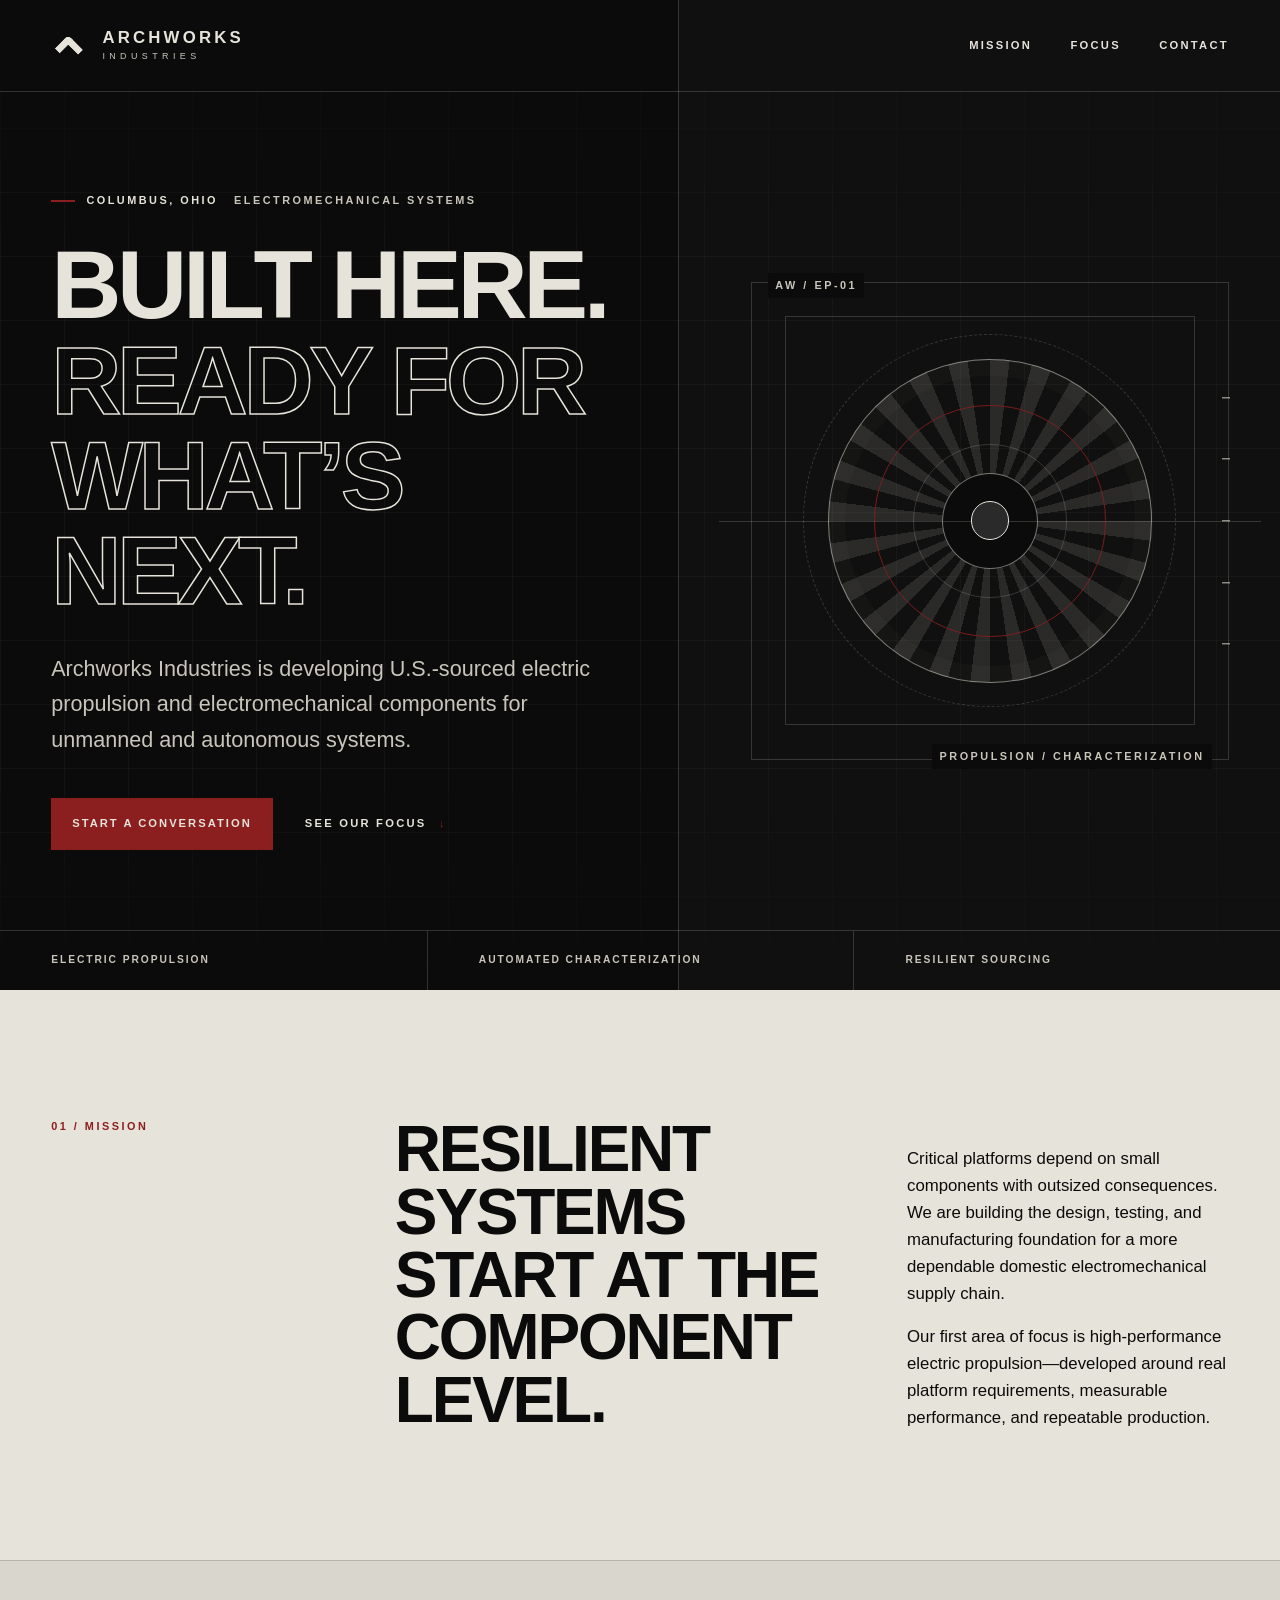
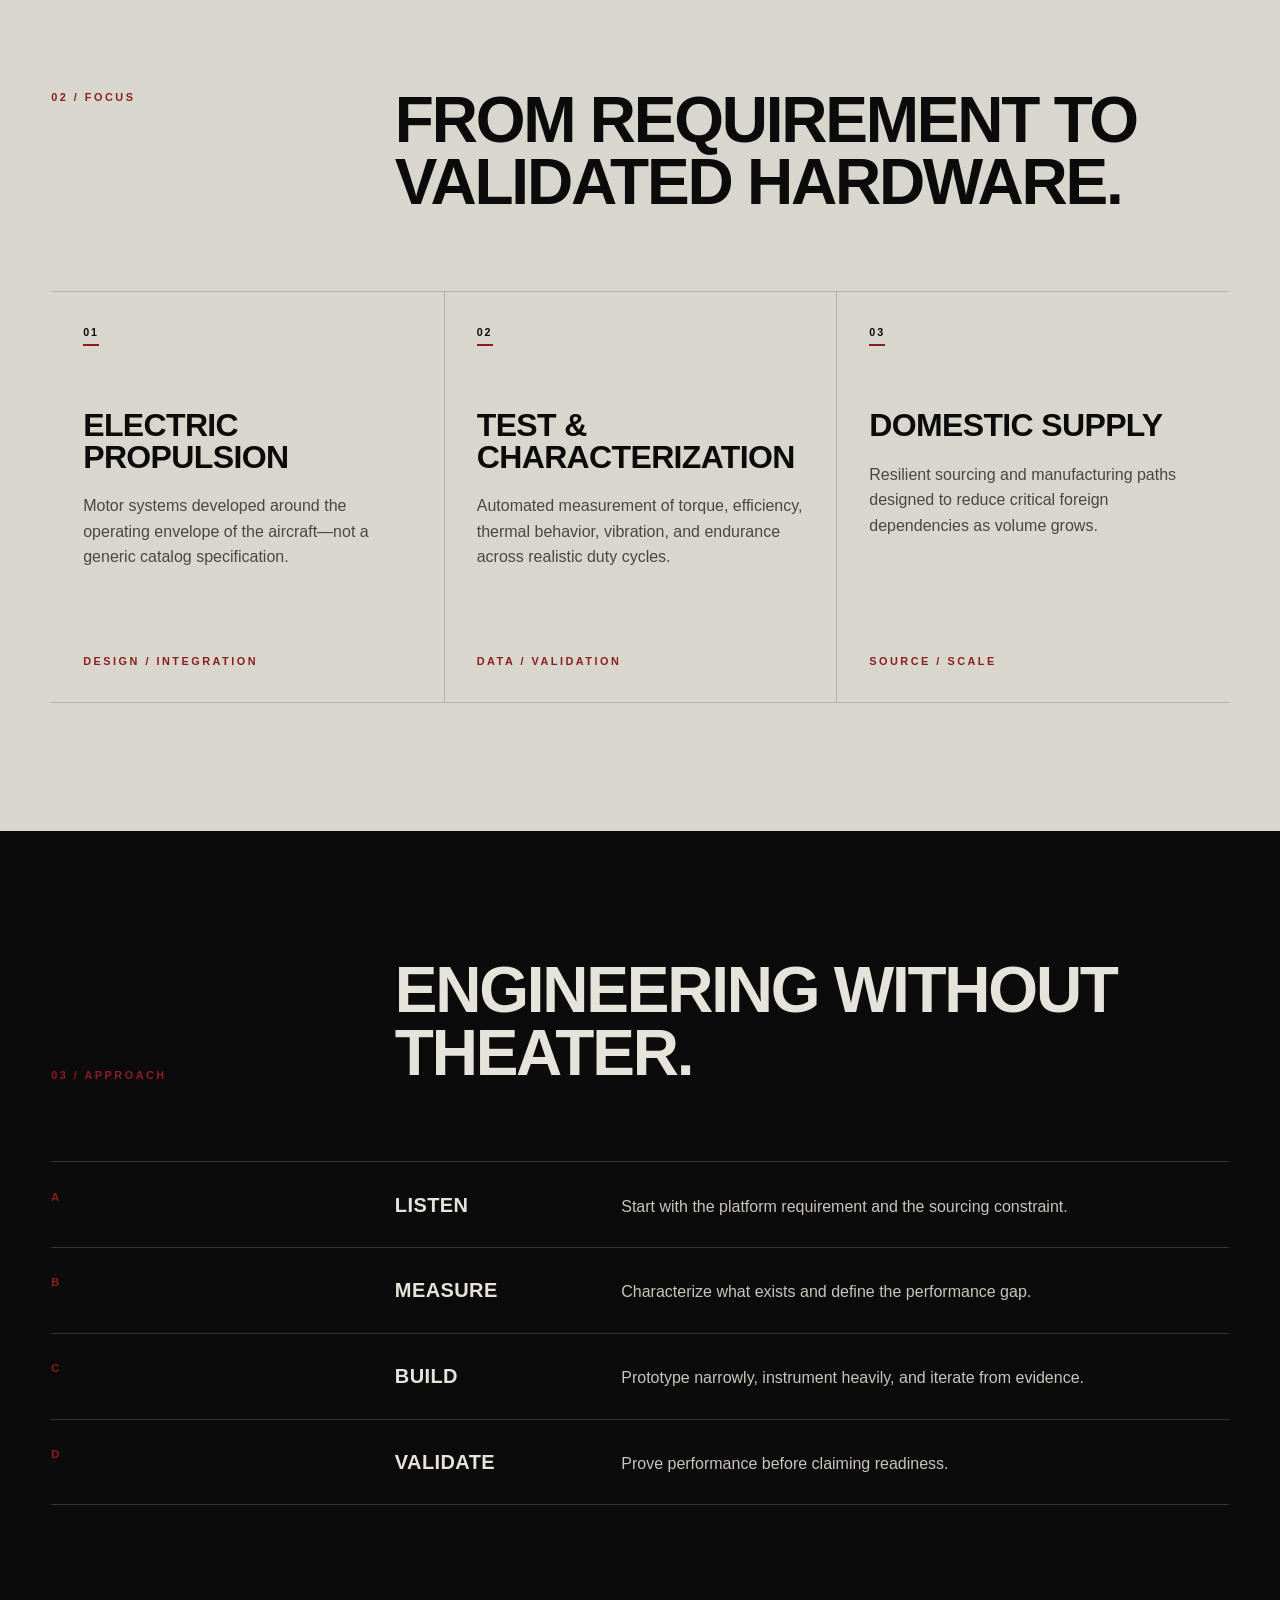
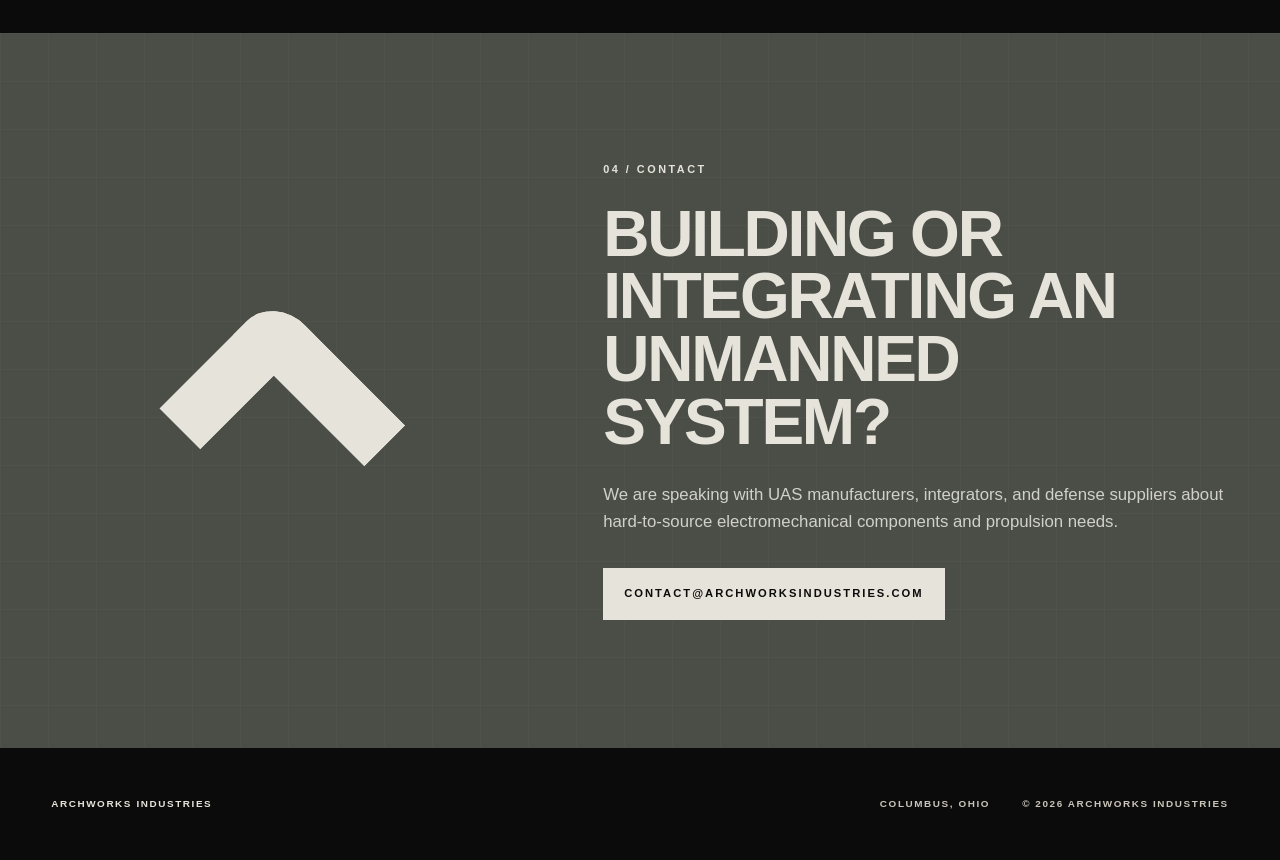
==== index.html @ 842ee560 "Add files via upload" ====
<!doctype html>
<html lang="en">
  <head>
    <meta charset="utf-8" />
    <meta name="viewport" content="width=device-width, initial-scale=1" />
    <meta
      name="description"
      content="Archworks Industries is developing U.S.-sourced electromechanical components for unmanned and autonomous systems. Based in Columbus, Ohio."
    />
    <meta name="theme-color" content="#0b0b0b" />
    <meta name="color-scheme" content="dark" />
    <link rel="canonical" href="https://archworksindustries.com/" />

    <meta property="og:type" content="website" />
    <meta property="og:site_name" content="Archworks Industries" />
    <meta property="og:title" content="Archworks Industries | U.S.-Sourced Electromechanical Systems" />
    <meta
      property="og:description"
      content="Developing resilient electric propulsion and electromechanical components for unmanned systems."
    />
    <meta property="og:url" content="https://archworksindustries.com/" />
    <meta property="og:image" content="https://archworksindustries.com/assets/archworks-social.png" />
    <meta property="og:image:width" content="1200" />
    <meta property="og:image:height" content="630" />
    <meta property="og:image:alt" content="Archworks Industries — U.S.-sourced electromechanical systems" />

    <meta name="twitter:card" content="summary_large_image" />
    <meta name="twitter:title" content="Archworks Industries | U.S.-Sourced Electromechanical Systems" />
    <meta
      name="twitter:description"
      content="Developing resilient electric propulsion and electromechanical components for unmanned systems."
    />
    <meta name="twitter:image" content="https://archworksindustries.com/assets/archworks-social.png" />

    <link rel="icon" type="image/png" sizes="32x32" href="assets/favicon-32.png" />
    <link rel="apple-touch-icon" sizes="180x180" href="assets/apple-touch-icon.png" />
    <link rel="manifest" href="site.webmanifest" />
    <link rel="stylesheet" href="styles.css" />
    <title>Archworks Industries | U.S.-Sourced Electromechanical Systems</title>
  </head>
  <body>
    <a class="skip-link" href="#main-content">Skip to main content</a>

    <header class="site-header" aria-label="Site header">
      <a class="brand" href="#top" aria-label="Archworks Industries home">
        <span class="arch-mark arch-mark--small" aria-hidden="true"></span>
        <span class="brand__type">
          <span class="brand__name">Archworks</span>
          <span class="brand__suffix">Industries</span>
        </span>
      </a>

      <nav class="site-nav" aria-label="Primary navigation">
        <a href="#mission">Mission</a>
        <a href="#focus">Focus</a>
        <a href="#contact">Contact</a>
      </nav>
    </header>

    <main id="main-content">
      <section class="hero" id="top" aria-labelledby="hero-title">
        <div class="hero__grid" aria-hidden="true"></div>
        <div class="hero__copy">
          <p class="eyebrow"><span>Columbus, Ohio</span> Electromechanical systems</p>
          <h1 id="hero-title">Built here.<br /><span>Ready for what’s next.</span></h1>
          <p class="hero__lede">
            Archworks Industries is developing U.S.-sourced electric propulsion and
            electromechanical components for unmanned and autonomous systems.
          </p>
          <div class="hero__actions">
            <a class="button button--primary" href="mailto:contact@archworksindustries.com">Start a conversation</a>
            <a class="text-link" href="#focus">See our focus <span aria-hidden="true">↓</span></a>
          </div>
        </div>

        <div class="hero__technical" aria-label="Abstract electric motor cross-section">
          <div class="technical-frame">
            <div class="technical-frame__label technical-frame__label--top">AW / EP-01</div>
            <div class="rotor" aria-hidden="true">
              <span class="rotor__ring rotor__ring--outer"></span>
              <span class="rotor__ring rotor__ring--inner"></span>
              <span class="rotor__hub"></span>
            </div>
            <div class="technical-frame__scale" aria-hidden="true">
              <span></span><span></span><span></span><span></span><span></span>
            </div>
            <div class="technical-frame__label technical-frame__label--bottom">PROPULSION / CHARACTERIZATION</div>
          </div>
        </div>

        <div class="hero__rail" aria-label="Current areas of work">
          <span>Electric propulsion</span>
          <span>Automated characterization</span>
          <span>Resilient sourcing</span>
        </div>
      </section>

      <section class="mission section" id="mission" aria-labelledby="mission-title">
        <div class="section__label">01 / Mission</div>
        <div class="mission__content">
          <h2 id="mission-title">Resilient systems start at the component level.</h2>
          <div class="mission__body">
            <p>
              Critical platforms depend on small components with outsized consequences.
              We are building the design, testing, and manufacturing foundation for a
              more dependable domestic electromechanical supply chain.
            </p>
            <p>
              Our first area of focus is high-performance electric propulsion—developed
              around real platform requirements, measurable performance, and repeatable
              production.
            </p>
          </div>
        </div>
      </section>

      <section class="focus section" id="focus" aria-labelledby="focus-title">
        <div class="section__heading">
          <div class="section__label">02 / Focus</div>
          <h2 id="focus-title">From requirement to validated hardware.</h2>
        </div>

        <div class="focus-grid">
          <article class="focus-card">
            <div class="focus-card__number">01</div>
            <h3>Electric propulsion</h3>
            <p>
              Motor systems developed around the operating envelope of the aircraft—not
              a generic catalog specification.
            </p>
            <span class="focus-card__tag">Design / Integration</span>
          </article>

          <article class="focus-card">
            <div class="focus-card__number">02</div>
            <h3>Test &amp; characterization</h3>
            <p>
              Automated measurement of torque, efficiency, thermal behavior, vibration,
              and endurance across realistic duty cycles.
            </p>
            <span class="focus-card__tag">Data / Validation</span>
          </article>

          <article class="focus-card">
            <div class="focus-card__number">03</div>
            <h3>Domestic supply</h3>
            <p>
              Resilient sourcing and manufacturing paths designed to reduce critical
              foreign dependencies as volume grows.
            </p>
            <span class="focus-card__tag">Source / Scale</span>
          </article>
        </div>
      </section>

      <section class="approach section" aria-labelledby="approach-title">
        <div class="section__heading">
          <div class="section__label">03 / Approach</div>
          <h2 id="approach-title">Engineering without theater.</h2>
        </div>

        <ol class="process-list">
          <li>
            <span class="process-list__index">A</span>
            <div><strong>Listen</strong><span>Start with the platform requirement and the sourcing constraint.</span></div>
          </li>
          <li>
            <span class="process-list__index">B</span>
            <div><strong>Measure</strong><span>Characterize what exists and define the performance gap.</span></div>
          </li>
          <li>
            <span class="process-list__index">C</span>
            <div><strong>Build</strong><span>Prototype narrowly, instrument heavily, and iterate from evidence.</span></div>
          </li>
          <li>
            <span class="process-list__index">D</span>
            <div><strong>Validate</strong><span>Prove performance before claiming readiness.</span></div>
          </li>
        </ol>
      </section>

      <section class="contact section" id="contact" aria-labelledby="contact-title">
        <div class="contact__mark" aria-hidden="true">
          <span class="arch-mark arch-mark--large"></span>
        </div>
        <div class="contact__copy">
          <div class="section__label section__label--light">04 / Contact</div>
          <h2 id="contact-title">Building or integrating an unmanned system?</h2>
          <p>
            We are speaking with UAS manufacturers, integrators, and defense suppliers
            about hard-to-source electromechanical components and propulsion needs.
          </p>
          <a class="button button--sand" href="mailto:contact@archworksindustries.com">
            contact@archworksindustries.com
          </a>
        </div>
      </section>
    </main>

    <footer class="site-footer">
      <div class="site-footer__brand">Archworks Industries</div>
      <div>Columbus, Ohio</div>
      <div>&copy; 2026 Archworks Industries</div>
    </footer>
  </body>
</html>
---- styles.css ----
:root {
  --jet: #0b0b0b;
  --gunmetal: #2a2a2a;
  --sand: #e6e3da;
  --sand-soft: #c9c5bb;
  --od-green: #4b4e47;
  --oxide: #8b1e1e;
  --line-dark: rgba(230, 227, 218, 0.18);
  --line-light: rgba(11, 11, 11, 0.18);
  --max-width: 1440px;
  --display: "Arial Narrow", "Helvetica Neue", Arial, sans-serif;
  --body: "Helvetica Neue", Helvetica, Arial, sans-serif;
}

*,
*::before,
*::after {
  box-sizing: border-box;
}

html {
  scroll-behavior: smooth;
  background: var(--jet);
}

body {
  margin: 0;
  color: var(--sand);
  background: var(--jet);
  font-family: var(--body);
  font-size: 16px;
  line-height: 1.6;
  text-rendering: optimizeLegibility;
  -webkit-font-smoothing: antialiased;
}

a {
  color: inherit;
}

.skip-link {
  position: fixed;
  z-index: 1000;
  top: 0.75rem;
  left: 0.75rem;
  padding: 0.65rem 0.9rem;
  color: var(--jet);
  background: var(--sand);
  font-weight: 700;
  transform: translateY(-180%);
  transition: transform 160ms ease;
}

.skip-link:focus {
  transform: translateY(0);
}

:focus-visible {
  outline: 2px solid var(--sand);
  outline-offset: 4px;
}

.site-header {
  position: absolute;
  z-index: 20;
  top: 0;
  left: 50%;
  display: flex;
  width: min(100%, var(--max-width));
  min-height: 92px;
  padding: 1.25rem clamp(1.25rem, 4vw, 4rem);
  align-items: center;
  justify-content: space-between;
  border-bottom: 1px solid var(--line-dark);
  transform: translateX(-50%);
}

.brand {
  display: inline-flex;
  gap: 0.95rem;
  align-items: center;
  text-decoration: none;
}

.brand__type {
  display: flex;
  flex-direction: column;
  line-height: 1;
}

.brand__name {
  font-family: var(--display);
  font-size: 1.05rem;
  font-weight: 800;
  letter-spacing: 0.19em;
  text-transform: uppercase;
}

.brand__suffix {
  margin-top: 0.36rem;
  color: var(--sand-soft);
  font-size: 0.56rem;
  letter-spacing: 0.49em;
  text-transform: uppercase;
}

.site-nav {
  display: flex;
  gap: clamp(1rem, 3vw, 2.5rem);
  align-items: center;
}

.site-nav a,
.text-link {
  position: relative;
  font-family: var(--display);
  font-size: 0.7rem;
  font-weight: 700;
  letter-spacing: 0.2em;
  text-decoration: none;
  text-transform: uppercase;
}

.site-nav a::after,
.text-link::after {
  position: absolute;
  right: 0;
  bottom: -0.35rem;
  left: 0;
  height: 1px;
  background: var(--oxide);
  content: "";
  transform: scaleX(0);
  transform-origin: left;
  transition: transform 180ms ease;
}

.site-nav a:hover::after,
.site-nav a:focus-visible::after,
.text-link:hover::after,
.text-link:focus-visible::after {
  transform: scaleX(1);
}

.arch-mark {
  position: relative;
  display: inline-block;
  flex: 0 0 auto;
}

.arch-mark::before {
  position: absolute;
  top: 50%;
  left: 50%;
  width: 58%;
  height: 58%;
  border-top: solid var(--sand);
  border-left: solid var(--sand);
  border-top-left-radius: 24%;
  content: "";
  transform: translate(-50%, -34%) rotate(45deg);
}

.arch-mark--small {
  width: 36px;
  height: 32px;
}

.arch-mark--small::before {
  border-top-width: 7px;
  border-left-width: 7px;
}

.arch-mark--large {
  width: min(34vw, 320px);
  height: min(30vw, 280px);
}

.arch-mark--large::before {
  border-top-width: clamp(28px, 4.6vw, 58px);
  border-left-width: clamp(28px, 4.6vw, 58px);
}

.hero {
  position: relative;
  display: grid;
  min-height: 860px;
  padding: 160px max(calc((100vw - var(--max-width)) / 2 + clamp(1.25rem, 4vw, 4rem)), clamp(1.25rem, 4vw, 4rem)) 0;
  grid-template-columns: minmax(0, 1.08fr) minmax(360px, 0.92fr);
  grid-template-rows: 1fr auto;
  overflow: hidden;
  isolation: isolate;
}

.hero__grid {
  position: absolute;
  z-index: -2;
  inset: 0;
  background-image:
    linear-gradient(var(--line-dark) 1px, transparent 1px),
    linear-gradient(90deg, var(--line-dark) 1px, transparent 1px);
  background-size: 64px 64px;
  opacity: 0.22;
  mask-image: linear-gradient(to bottom, transparent 4%, #000 25%, #000 78%, transparent 100%);
}

.hero::before {
  position: absolute;
  z-index: -1;
  top: 0;
  right: 0;
  width: 47%;
  height: 100%;
  border-left: 1px solid var(--line-dark);
  background: rgba(42, 42, 42, 0.18);
  content: "";
}

.hero__copy {
  align-self: center;
  max-width: 810px;
  padding: 2rem clamp(2rem, 5vw, 5rem) 5rem 0;
}

.eyebrow,
.section__label,
.focus-card__tag,
.technical-frame__label {
  margin: 0;
  font-family: var(--display);
  font-size: 0.68rem;
  font-weight: 700;
  letter-spacing: 0.23em;
  text-transform: uppercase;
}

.eyebrow {
  display: flex;
  gap: 1rem;
  align-items: center;
  color: var(--sand-soft);
}

.eyebrow span {
  display: inline-flex;
  align-items: center;
  color: var(--sand);
}

.eyebrow span::before {
  display: inline-block;
  width: 24px;
  height: 2px;
  margin-right: 0.7rem;
  background: var(--oxide);
  content: "";
}

h1,
h2,
h3,
p {
  margin-top: 0;
}

h1,
h2,
h3 {
  font-family: var(--display);
  line-height: 0.98;
  text-transform: uppercase;
}

h1 {
  max-width: 850px;
  margin: 1.75rem 0 2rem;
  font-size: clamp(3.7rem, 7.6vw, 8.2rem);
  font-weight: 900;
  letter-spacing: -0.045em;
}

h1 span {
  color: transparent;
  -webkit-text-stroke: 1.5px var(--sand);
  text-stroke: 1.5px var(--sand);
}

.hero__lede {
  max-width: 660px;
  margin-bottom: 2.5rem;
  color: var(--sand-soft);
  font-size: clamp(1.05rem, 1.7vw, 1.35rem);
  line-height: 1.65;
}

.hero__actions {
  display: flex;
  gap: 2rem;
  align-items: center;
  flex-wrap: wrap;
}

.button {
  display: inline-flex;
  min-height: 52px;
  padding: 0.8rem 1.25rem;
  align-items: center;
  justify-content: center;
  border: 1px solid transparent;
  font-family: var(--display);
  font-size: 0.7rem;
  font-weight: 800;
  letter-spacing: 0.18em;
  line-height: 1.2;
  text-decoration: none;
  text-transform: uppercase;
  transition: color 160ms ease, background 160ms ease, border-color 160ms ease;
}

.button--primary {
  color: var(--sand);
  border-color: var(--oxide);
  background: var(--oxide);
}

.button--primary:hover,
.button--primary:focus-visible {
  color: var(--jet);
  border-color: var(--sand);
  background: var(--sand);
}

.text-link {
  padding: 0.8rem 0;
}

.text-link span {
  margin-left: 0.45rem;
  color: var(--oxide);
}

.hero__technical {
  display: flex;
  min-width: 0;
  align-items: center;
  justify-content: center;
  padding: 2rem 0 5rem clamp(2rem, 5vw, 5rem);
}

.technical-frame {
  position: relative;
  display: grid;
  width: min(100%, 520px);
  aspect-ratio: 1;
  place-items: center;
  border: 1px solid var(--line-dark);
}

.technical-frame::before,
.technical-frame::after {
  position: absolute;
  border: 1px solid var(--line-dark);
  content: "";
}

.technical-frame::before {
  inset: 7%;
}

.technical-frame::after {
  top: 50%;
  right: -7%;
  left: -7%;
  height: 1px;
  border-width: 1px 0 0;
}

.rotor {
  position: relative;
  width: 68%;
  aspect-ratio: 1;
  border: 1px solid rgba(230, 227, 218, 0.5);
  border-radius: 50%;
  background: repeating-conic-gradient(
    from 0deg,
    rgba(230, 227, 218, 0.12) 0deg 7deg,
    transparent 7deg 15deg
  );
  box-shadow: inset 0 0 0 16px rgba(230, 227, 218, 0.025);
}

.rotor::before,
.rotor::after {
  position: absolute;
  border-radius: 50%;
  content: "";
}

.rotor::before {
  inset: 14%;
  border: 1px solid var(--oxide);
  opacity: 0.85;
}

.rotor::after {
  inset: 35%;
  border: 1px solid rgba(230, 227, 218, 0.5);
  background: var(--jet);
}

.rotor__ring {
  position: absolute;
  z-index: 1;
  border: 1px solid var(--line-dark);
  border-radius: 50%;
}

.rotor__ring--outer {
  inset: -8%;
  border-style: dashed;
}

.rotor__ring--inner {
  inset: 26%;
}

.rotor__hub {
  position: absolute;
  z-index: 2;
  inset: 44%;
  border: 1px solid var(--sand);
  border-radius: 50%;
  background: var(--gunmetal);
}

.technical-frame__label {
  position: absolute;
  z-index: 3;
  padding: 0.25rem 0.45rem;
  color: var(--sand-soft);
  background: var(--jet);
}

.technical-frame__label--top {
  top: -0.65rem;
  left: 1rem;
}

.technical-frame__label--bottom {
  right: 1rem;
  bottom: -0.65rem;
}

.technical-frame__scale {
  position: absolute;
  z-index: 3;
  top: 50%;
  right: -2px;
  display: flex;
  height: 52%;
  flex-direction: column;
  justify-content: space-between;
  transform: translateY(-50%);
}

.technical-frame__scale span {
  display: block;
  width: 8px;
  height: 1px;
  background: var(--sand-soft);
}

.hero__rail {
  display: grid;
  margin-right: calc(-1 * max(calc((100vw - var(--max-width)) / 2 + clamp(1.25rem, 4vw, 4rem)), clamp(1.25rem, 4vw, 4rem)));
  margin-left: calc(-1 * max(calc((100vw - var(--max-width)) / 2 + clamp(1.25rem, 4vw, 4rem)), clamp(1.25rem, 4vw, 4rem)));
  grid-column: 1 / -1;
  grid-template-columns: repeat(3, 1fr);
  border-top: 1px solid var(--line-dark);
}

.hero__rail span {
  padding: 1.35rem clamp(1.25rem, 4vw, 4rem);
  color: var(--sand-soft);
  font-family: var(--display);
  font-size: 0.64rem;
  font-weight: 700;
  letter-spacing: 0.19em;
  text-transform: uppercase;
}

.hero__rail span + span {
  border-left: 1px solid var(--line-dark);
}

.section {
  padding: clamp(5rem, 10vw, 9rem) max(calc((100vw - var(--max-width)) / 2 + clamp(1.25rem, 4vw, 4rem)), clamp(1.25rem, 4vw, 4rem));
}

.mission {
  display: grid;
  color: var(--jet);
  background: var(--sand);
  grid-template-columns: minmax(160px, 0.32fr) minmax(0, 1fr);
  gap: clamp(2rem, 6vw, 7rem);
}

.section__label {
  color: var(--oxide);
}

.mission__content {
  display: grid;
  grid-template-columns: minmax(0, 1.15fr) minmax(280px, 0.85fr);
  gap: clamp(2rem, 6vw, 7rem);
}

.mission h2,
.section__heading h2,
.contact h2 {
  margin-bottom: 0;
  font-size: clamp(2.45rem, 5vw, 5.3rem);
  font-weight: 900;
  letter-spacing: -0.035em;
}

.mission__body {
  align-self: end;
  font-size: 1.05rem;
}

.mission__body p:last-child {
  margin-bottom: 0;
}

.focus {
  color: var(--jet);
  background: #d9d6ce;
  border-top: 1px solid var(--line-light);
}

.section__heading {
  display: grid;
  margin-bottom: clamp(3rem, 6vw, 5.5rem);
  grid-template-columns: minmax(160px, 0.32fr) minmax(0, 1fr);
  gap: clamp(2rem, 6vw, 7rem);
  align-items: start;
}

.focus-grid {
  display: grid;
  grid-template-columns: repeat(3, 1fr);
  border-top: 1px solid var(--line-light);
  border-bottom: 1px solid var(--line-light);
}

.focus-card {
  display: flex;
  min-height: 410px;
  padding: 2rem;
  flex-direction: column;
}

.focus-card + .focus-card {
  border-left: 1px solid var(--line-light);
}

.focus-card__number {
  width: fit-content;
  margin-bottom: 4rem;
  padding-bottom: 0.2rem;
  border-bottom: 2px solid var(--oxide);
  font-family: var(--display);
  font-size: 0.67rem;
  font-weight: 800;
  letter-spacing: 0.18em;
}

.focus-card h3 {
  max-width: 320px;
  margin-bottom: 1.25rem;
  font-size: clamp(1.45rem, 2.5vw, 2.25rem);
  letter-spacing: -0.02em;
}

.focus-card p {
  max-width: 360px;
  color: #474842;
}

.focus-card__tag {
  margin-top: auto;
  color: var(--oxide);
}

.approach {
  background: var(--jet);
}

.approach .section__heading {
  align-items: end;
}

.approach .section__heading h2 {
  max-width: 760px;
}

.process-list {
  margin: 0;
  padding: 0;
  list-style: none;
  border-top: 1px solid var(--line-dark);
}

.process-list li {
  display: grid;
  padding: 1.65rem 0;
  grid-template-columns: minmax(160px, 0.32fr) minmax(0, 1fr);
  gap: clamp(2rem, 6vw, 7rem);
  border-bottom: 1px solid var(--line-dark);
}

.process-list__index {
  color: var(--oxide);
  font-family: var(--display);
  font-size: 0.7rem;
  font-weight: 800;
  letter-spacing: 0.2em;
}

.process-list div {
  display: grid;
  grid-template-columns: minmax(170px, 0.32fr) minmax(0, 1fr);
  gap: 2rem;
  align-items: baseline;
}

.process-list strong {
  font-family: var(--display);
  font-size: 1.25rem;
  letter-spacing: 0.02em;
  text-transform: uppercase;
}

.process-list div span {
  color: var(--sand-soft);
}

.contact {
  position: relative;
  display: grid;
  min-height: 640px;
  color: var(--sand);
  background: var(--od-green);
  grid-template-columns: minmax(260px, 0.85fr) minmax(0, 1.15fr);
  gap: clamp(2rem, 7vw, 8rem);
  align-items: center;
  overflow: hidden;
}

.contact::before {
  position: absolute;
  inset: 0;
  background-image:
    linear-gradient(rgba(230, 227, 218, 0.08) 1px, transparent 1px),
    linear-gradient(90deg, rgba(230, 227, 218, 0.08) 1px, transparent 1px);
  background-size: 48px 48px;
  content: "";
  opacity: 0.35;
}

.contact__mark,
.contact__copy {
  position: relative;
  z-index: 1;
}

.contact__mark {
  display: flex;
  align-items: center;
  justify-content: center;
}

.section__label--light {
  color: var(--sand);
}

.contact h2 {
  max-width: 800px;
  margin: 1.5rem 0 1.8rem;
}

.contact p {
  max-width: 660px;
  margin-bottom: 2rem;
  color: #d1d0ca;
  font-size: 1.05rem;
}

.button--sand {
  color: var(--jet);
  background: var(--sand);
}

.button--sand:hover,
.button--sand:focus-visible {
  color: var(--sand);
  border-color: var(--sand);
  background: transparent;
}

.site-footer {
  display: grid;
  max-width: var(--max-width);
  min-height: 112px;
  margin: 0 auto;
  padding: 2rem clamp(1.25rem, 4vw, 4rem);
  grid-template-columns: 1fr auto auto;
  gap: 2rem;
  align-items: center;
  color: var(--sand-soft);
  font-family: var(--display);
  font-size: 0.62rem;
  font-weight: 700;
  letter-spacing: 0.16em;
  text-transform: uppercase;
}

.site-footer__brand {
  color: var(--sand);
}

@media (max-width: 980px) {
  .hero {
    min-height: auto;
    grid-template-columns: 1fr;
    grid-template-rows: auto auto auto;
  }

  .hero::before {
    top: auto;
    bottom: 0;
    width: 100%;
    height: 45%;
    border-top: 1px solid var(--line-dark);
    border-left: 0;
  }

  .hero__copy {
    padding: 3rem 0 2rem;
  }

  .hero__technical {
    padding: 3rem clamp(1rem, 8vw, 5rem) 5rem;
  }

  .technical-frame {
    width: min(100%, 430px);
  }

  .mission,
  .mission__content,
  .section__heading {
    grid-template-columns: 1fr;
  }

  .mission__content {
    gap: 2rem;
  }

  .mission__body {
    max-width: 680px;
  }

  .focus-grid {
    grid-template-columns: 1fr;
  }

  .focus-card {
    min-height: 320px;
  }

  .focus-card + .focus-card {
    border-top: 1px solid var(--line-light);
    border-left: 0;
  }

  .focus-card__number {
    margin-bottom: 2.5rem;
  }

  .contact {
    min-height: auto;
    grid-template-columns: 0.5fr 1fr;
  }
}

@media (max-width: 680px) {
  .site-header {
    min-height: 80px;
    padding-top: 1rem;
    padding-bottom: 1rem;
  }

  .brand__name {
    font-size: 0.88rem;
  }

  .brand__suffix {
    font-size: 0.48rem;
  }

  .arch-mark--small {
    width: 30px;
    height: 27px;
  }

  .arch-mark--small::before {
    border-top-width: 6px;
    border-left-width: 6px;
  }

  .site-nav {
    gap: 0.85rem;
  }

  .site-nav a {
    font-size: 0.58rem;
    letter-spacing: 0.14em;
  }

  .site-nav a:first-child {
    display: none;
  }

  .hero {
    padding-top: 116px;
  }

  .eyebrow {
    gap: 0.55rem;
    font-size: 0.58rem;
    letter-spacing: 0.14em;
  }

  .eyebrow span::before {
    width: 16px;
    margin-right: 0.45rem;
  }

  h1 {
    margin: 1.25rem 0 1.5rem;
    font-size: clamp(3.2rem, 17vw, 5rem);
  }

  .hero__lede {
    font-size: 1rem;
  }

  .hero__actions {
    gap: 1rem;
    align-items: flex-start;
    flex-direction: column;
  }

  .hero__technical {
    padding-right: 0.75rem;
    padding-left: 0.75rem;
  }

  .hero__rail {
    grid-template-columns: 1fr;
  }

  .hero__rail span {
    padding-top: 0.9rem;
    padding-bottom: 0.9rem;
  }

  .hero__rail span + span {
    border-top: 1px solid var(--line-dark);
    border-left: 0;
  }

  .section {
    padding-top: 4.5rem;
    padding-bottom: 4.5rem;
  }

  .mission h2,
  .section__heading h2,
  .contact h2 {
    font-size: clamp(2.35rem, 12vw, 3.5rem);
  }

  .process-list li,
  .process-list div {
    grid-template-columns: 1fr;
    gap: 0.45rem;
  }

  .process-list li {
    gap: 1rem;
  }

  .contact {
    grid-template-columns: 1fr;
    gap: 1rem;
  }

  .contact__mark {
    justify-content: flex-start;
  }

  .arch-mark--large {
    width: 140px;
    height: 110px;
  }

  .arch-mark--large::before {
    border-top-width: 27px;
    border-left-width: 27px;
  }

  .button--sand {
    width: 100%;
    padding-right: 0.8rem;
    padding-left: 0.8rem;
    font-size: 0.58rem;
    letter-spacing: 0.1em;
  }

  .site-footer {
    grid-template-columns: 1fr;
    gap: 0.55rem;
  }
}

@media (prefers-reduced-motion: reduce) {
  html {
    scroll-behavior: auto;
  }

  *,
  *::before,
  *::after {
    scroll-behavior: auto !important;
    transition-duration: 0.01ms !important;
  }
}
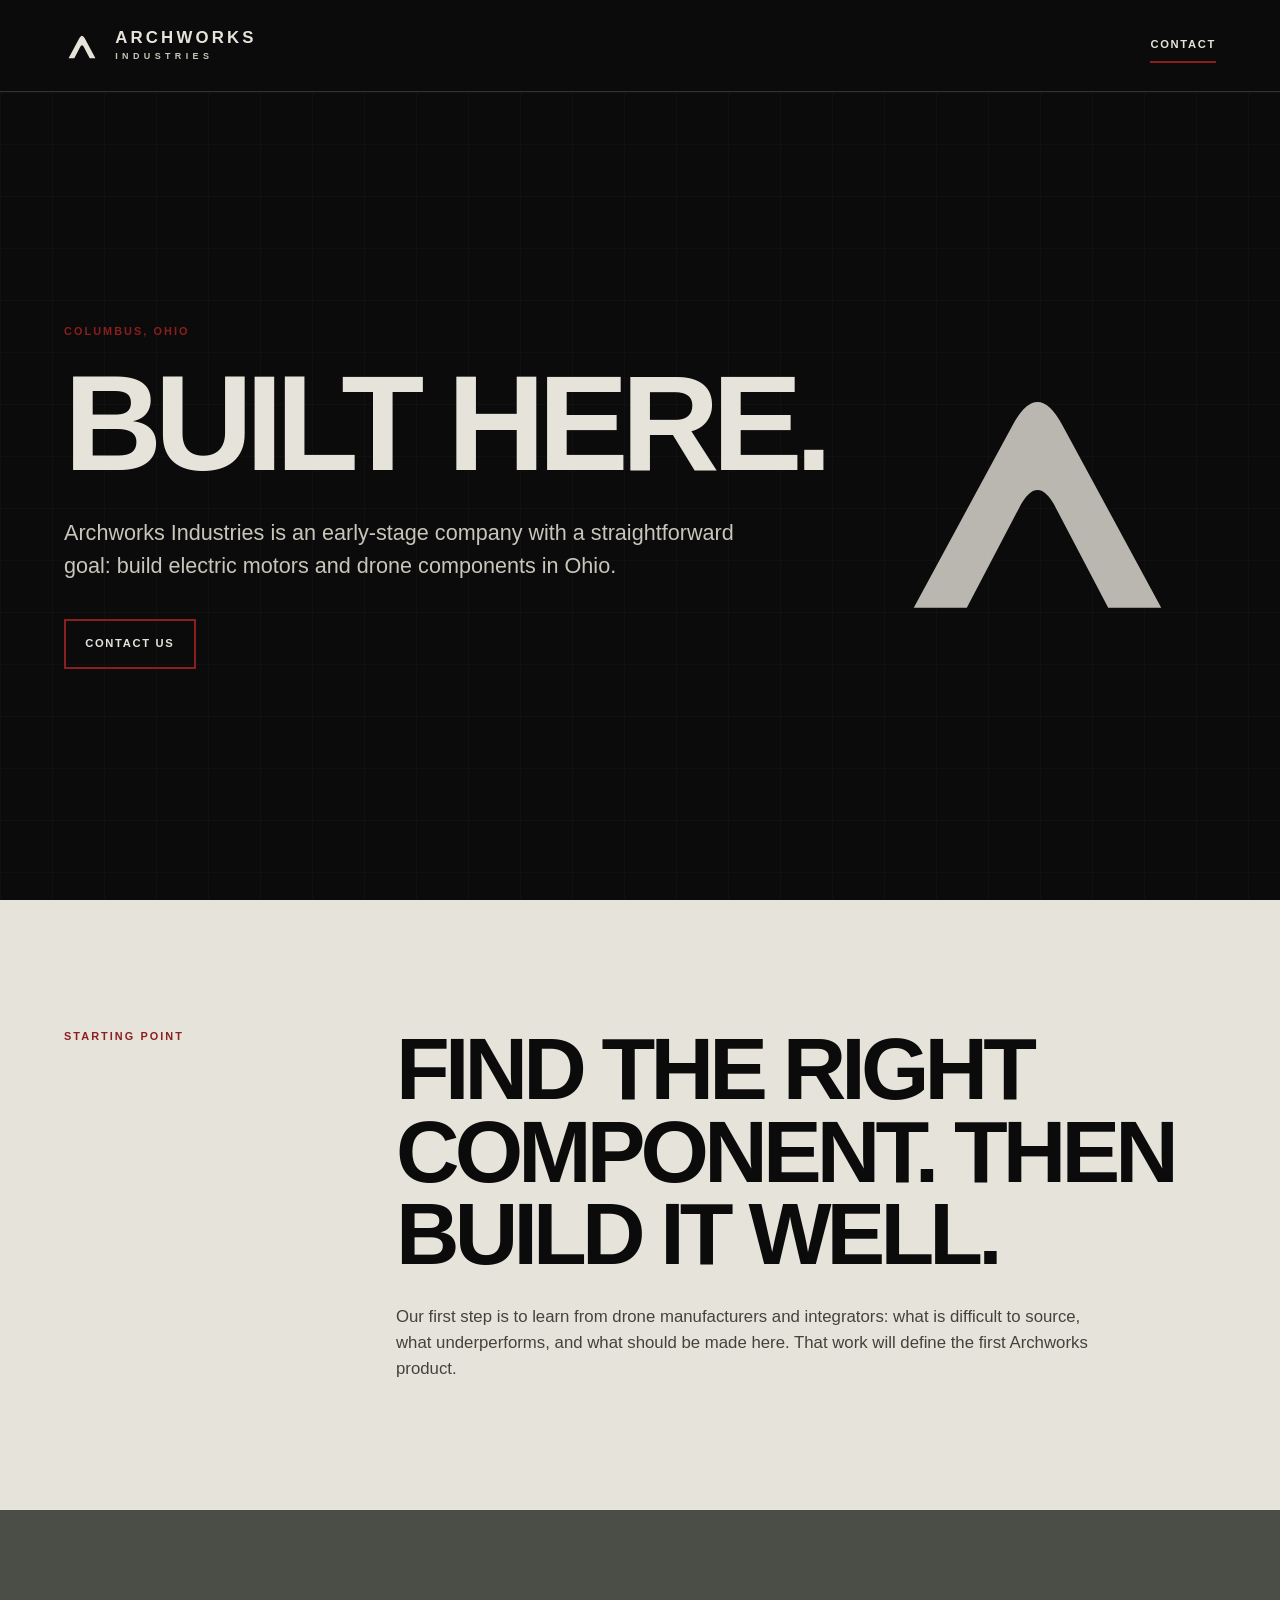
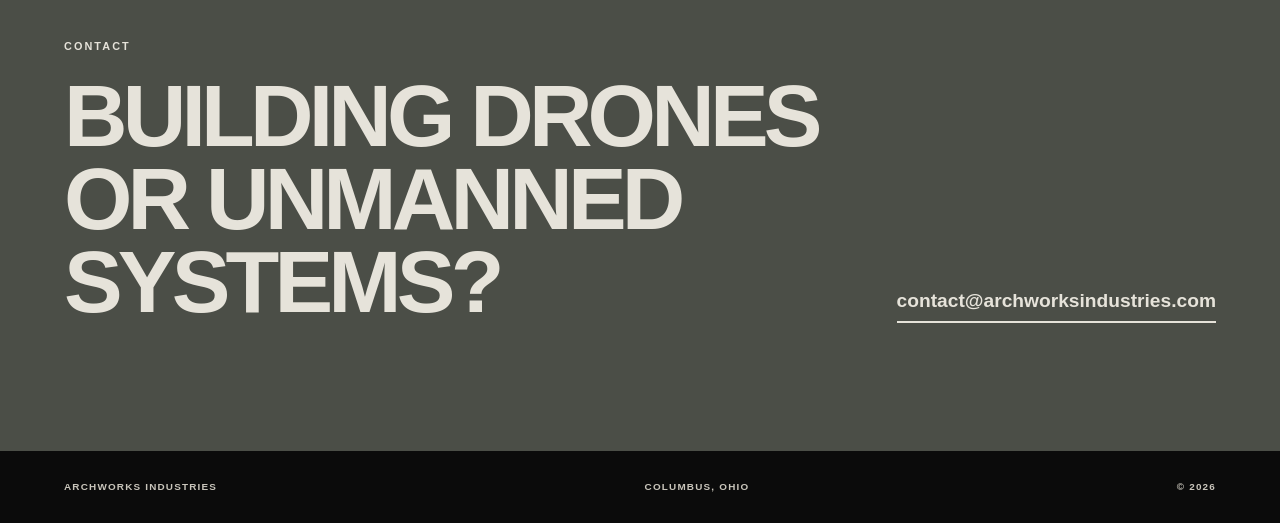
==== commit 2b856618: "Redesign site and add brand assets" ====
--- a/index.html
+++ b/index.html
@@ -5,7 +5,7 @@
     <meta name="viewport" content="width=device-width, initial-scale=1" />
     <meta
       name="description"
-      content="Archworks Industries is developing U.S.-sourced electromechanical components for unmanned and autonomous systems. Based in Columbus, Ohio."
+      content="Archworks Industries is an early-stage company working to build electric motors and drone components in Ohio."
     />
     <meta name="theme-color" content="#0b0b0b" />
     <meta name="color-scheme" content="dark" />
@@ -13,22 +13,22 @@
 
     <meta property="og:type" content="website" />
     <meta property="og:site_name" content="Archworks Industries" />
-    <meta property="og:title" content="Archworks Industries | U.S.-Sourced Electromechanical Systems" />
+    <meta property="og:title" content="Archworks Industries | Building in Ohio" />
     <meta
       property="og:description"
-      content="Developing resilient electric propulsion and electromechanical components for unmanned systems."
+      content="An early-stage company working to build electric motors and drone components in Ohio."
     />
     <meta property="og:url" content="https://archworksindustries.com/" />
     <meta property="og:image" content="https://archworksindustries.com/assets/archworks-social.png" />
     <meta property="og:image:width" content="1200" />
     <meta property="og:image:height" content="630" />
-    <meta property="og:image:alt" content="Archworks Industries — U.S.-sourced electromechanical systems" />
+    <meta property="og:image:alt" content="Archworks Industries — Building in Ohio" />
 
     <meta name="twitter:card" content="summary_large_image" />
-    <meta name="twitter:title" content="Archworks Industries | U.S.-Sourced Electromechanical Systems" />
+    <meta name="twitter:title" content="Archworks Industries | Building in Ohio" />
     <meta
       name="twitter:description"
-      content="Developing resilient electric propulsion and electromechanical components for unmanned systems."
+      content="An early-stage company working to build electric motors and drone components in Ohio."
     />
     <meta name="twitter:image" content="https://archworksindustries.com/assets/archworks-social.png" />
 
@@ -36,171 +36,79 @@
     <link rel="apple-touch-icon" sizes="180x180" href="assets/apple-touch-icon.png" />
     <link rel="manifest" href="site.webmanifest" />
     <link rel="stylesheet" href="styles.css" />
-    <title>Archworks Industries | U.S.-Sourced Electromechanical Systems</title>
+    <title>Archworks Industries | Building in Ohio</title>
   </head>
   <body>
     <a class="skip-link" href="#main-content">Skip to main content</a>
 
-    <header class="site-header" aria-label="Site header">
+    <header class="site-header">
       <a class="brand" href="#top" aria-label="Archworks Industries home">
-        <span class="arch-mark arch-mark--small" aria-hidden="true"></span>
+        <img
+          class="arch-mark arch-mark--small"
+          src="assets/brand/archworks-mark-reverse.svg"
+          alt=""
+          width="36"
+          height="36"
+          aria-hidden="true"
+        />
         <span class="brand__type">
           <span class="brand__name">Archworks</span>
           <span class="brand__suffix">Industries</span>
         </span>
       </a>
-
-      <nav class="site-nav" aria-label="Primary navigation">
-        <a href="#mission">Mission</a>
-        <a href="#focus">Focus</a>
-        <a href="#contact">Contact</a>
-      </nav>
+      <a class="header-link" href="mailto:contact@archworksindustries.com">Contact</a>
     </header>
 
     <main id="main-content">
       <section class="hero" id="top" aria-labelledby="hero-title">
-        <div class="hero__grid" aria-hidden="true"></div>
         <div class="hero__copy">
-          <p class="eyebrow"><span>Columbus, Ohio</span> Electromechanical systems</p>
-          <h1 id="hero-title">Built here.<br /><span>Ready for what’s next.</span></h1>
+          <p class="eyebrow">Columbus, Ohio</p>
+          <h1 id="hero-title">Built here.</h1>
           <p class="hero__lede">
-            Archworks Industries is developing U.S.-sourced electric propulsion and
-            electromechanical components for unmanned and autonomous systems.
+            Archworks Industries is an early-stage company with a straightforward goal:
+            build electric motors and drone components in Ohio.
           </p>
-          <div class="hero__actions">
-            <a class="button button--primary" href="mailto:contact@archworksindustries.com">Start a conversation</a>
-            <a class="text-link" href="#focus">See our focus <span aria-hidden="true">↓</span></a>
-          </div>
+          <a class="button" href="mailto:contact@archworksindustries.com">Contact us</a>
         </div>
 
-        <div class="hero__technical" aria-label="Abstract electric motor cross-section">
-          <div class="technical-frame">
-            <div class="technical-frame__label technical-frame__label--top">AW / EP-01</div>
-            <div class="rotor" aria-hidden="true">
-              <span class="rotor__ring rotor__ring--outer"></span>
-              <span class="rotor__ring rotor__ring--inner"></span>
-              <span class="rotor__hub"></span>
-            </div>
-            <div class="technical-frame__scale" aria-hidden="true">
-              <span></span><span></span><span></span><span></span><span></span>
-            </div>
-            <div class="technical-frame__label technical-frame__label--bottom">PROPULSION / CHARACTERIZATION</div>
-          </div>
-        </div>
-
-        <div class="hero__rail" aria-label="Current areas of work">
-          <span>Electric propulsion</span>
-          <span>Automated characterization</span>
-          <span>Resilient sourcing</span>
+        <div class="hero__symbol" aria-hidden="true">
+          <img
+            class="arch-mark arch-mark--large"
+            src="assets/brand/archworks-mark-reverse.svg"
+            alt=""
+            width="360"
+            height="360"
+          />
         </div>
       </section>
 
-      <section class="mission section" id="mission" aria-labelledby="mission-title">
-        <div class="section__label">01 / Mission</div>
-        <div class="mission__content">
-          <h2 id="mission-title">Resilient systems start at the component level.</h2>
-          <div class="mission__body">
-            <p>
-              Critical platforms depend on small components with outsized consequences.
-              We are building the design, testing, and manufacturing foundation for a
-              more dependable domestic electromechanical supply chain.
-            </p>
-            <p>
-              Our first area of focus is high-performance electric propulsion—developed
-              around real platform requirements, measurable performance, and repeatable
-              production.
-            </p>
-          </div>
+      <section class="starting-point" aria-labelledby="starting-point-title">
+        <p class="eyebrow">Starting point</p>
+        <div class="starting-point__copy">
+          <h2 id="starting-point-title">Find the right component. Then build it well.</h2>
+          <p>
+            Our first step is to learn from drone manufacturers and integrators: what is
+            difficult to source, what underperforms, and what should be made here. That
+            work will define the first Archworks product.
+          </p>
         </div>
       </section>
 
-      <section class="focus section" id="focus" aria-labelledby="focus-title">
-        <div class="section__heading">
-          <div class="section__label">02 / Focus</div>
-          <h2 id="focus-title">From requirement to validated hardware.</h2>
+      <section class="contact" aria-labelledby="contact-title">
+        <div>
+          <p class="eyebrow eyebrow--light">Contact</p>
+          <h2 id="contact-title">Building drones or unmanned systems?</h2>
         </div>
-
-        <div class="focus-grid">
-          <article class="focus-card">
-            <div class="focus-card__number">01</div>
-            <h3>Electric propulsion</h3>
-            <p>
-              Motor systems developed around the operating envelope of the aircraft—not
-              a generic catalog specification.
-            </p>
-            <span class="focus-card__tag">Design / Integration</span>
-          </article>
-
-          <article class="focus-card">
-            <div class="focus-card__number">02</div>
-            <h3>Test &amp; characterization</h3>
-            <p>
-              Automated measurement of torque, efficiency, thermal behavior, vibration,
-              and endurance across realistic duty cycles.
-            </p>
-            <span class="focus-card__tag">Data / Validation</span>
-          </article>
-
-          <article class="focus-card">
-            <div class="focus-card__number">03</div>
-            <h3>Domestic supply</h3>
-            <p>
-              Resilient sourcing and manufacturing paths designed to reduce critical
-              foreign dependencies as volume grows.
-            </p>
-            <span class="focus-card__tag">Source / Scale</span>
-          </article>
-        </div>
-      </section>
-
-      <section class="approach section" aria-labelledby="approach-title">
-        <div class="section__heading">
-          <div class="section__label">03 / Approach</div>
-          <h2 id="approach-title">Engineering without theater.</h2>
-        </div>
-
-        <ol class="process-list">
-          <li>
-            <span class="process-list__index">A</span>
-            <div><strong>Listen</strong><span>Start with the platform requirement and the sourcing constraint.</span></div>
-          </li>
-          <li>
-            <span class="process-list__index">B</span>
-            <div><strong>Measure</strong><span>Characterize what exists and define the performance gap.</span></div>
-          </li>
-          <li>
-            <span class="process-list__index">C</span>
-            <div><strong>Build</strong><span>Prototype narrowly, instrument heavily, and iterate from evidence.</span></div>
-          </li>
-          <li>
-            <span class="process-list__index">D</span>
-            <div><strong>Validate</strong><span>Prove performance before claiming readiness.</span></div>
-          </li>
-        </ol>
-      </section>
-
-      <section class="contact section" id="contact" aria-labelledby="contact-title">
-        <div class="contact__mark" aria-hidden="true">
-          <span class="arch-mark arch-mark--large"></span>
-        </div>
-        <div class="contact__copy">
-          <div class="section__label section__label--light">04 / Contact</div>
-          <h2 id="contact-title">Building or integrating an unmanned system?</h2>
-          <p>
-            We are speaking with UAS manufacturers, integrators, and defense suppliers
-            about hard-to-source electromechanical components and propulsion needs.
-          </p>
-          <a class="button button--sand" href="mailto:contact@archworksindustries.com">
-            contact@archworksindustries.com
-          </a>
-        </div>
+        <a class="contact__email" href="mailto:contact@archworksindustries.com">
+          contact@archworksindustries.com
+        </a>
       </section>
     </main>
 
     <footer class="site-footer">
-      <div class="site-footer__brand">Archworks Industries</div>
-      <div>Columbus, Ohio</div>
-      <div>&copy; 2026 Archworks Industries</div>
+      <span>Archworks Industries</span>
+      <span>Columbus, Ohio</span>
+      <span>&copy; 2026</span>
     </footer>
   </body>
 </html>
--- a/styles.css
+++ b/styles.css
@@ -1,15 +1,13 @@
 :root {
   --jet: #0b0b0b;
-  --gunmetal: #2a2a2a;
   --sand: #e6e3da;
   --sand-soft: #c9c5bb;
+  --oxide: #8b1e1e;
   --od-green: #4b4e47;
-  --oxide: #8b1e1e;
   --line-dark: rgba(230, 227, 218, 0.18);
-  --line-light: rgba(11, 11, 11, 0.18);
+  --page-pad: clamp(1.25rem, 5vw, 4rem);
   --max-width: 1440px;
-  --display: "Arial Narrow", "Helvetica Neue", Arial, sans-serif;
-  --body: "Helvetica Neue", Helvetica, Arial, sans-serif;
+  --type: "Helvetica Neue", Helvetica, Arial, sans-serif;
 }
 
 *,
@@ -19,17 +17,22 @@
 }
 
 html {
+  overflow-x: clip;
+  background: var(--jet);
   scroll-behavior: smooth;
-  background: var(--jet);
+  -webkit-text-size-adjust: 100%;
+  text-size-adjust: 100%;
 }
 
 body {
+  min-width: 0;
   margin: 0;
+  overflow-x: clip;
   color: var(--sand);
   background: var(--jet);
-  font-family: var(--body);
+  font-family: var(--type);
   font-size: 16px;
-  line-height: 1.6;
+  line-height: 1.55;
   text-rendering: optimizeLegibility;
   -webkit-font-smoothing: antialiased;
 }
@@ -40,15 +43,14 @@
 
 .skip-link {
   position: fixed;
-  z-index: 1000;
+  z-index: 100;
   top: 0.75rem;
   left: 0.75rem;
   padding: 0.65rem 0.9rem;
   color: var(--jet);
   background: var(--sand);
-  font-weight: 700;
+  font-weight: 800;
   transform: translateY(-180%);
-  transition: transform 160ms ease;
 }
 
 .skip-link:focus {
@@ -60,879 +62,296 @@
   outline-offset: 4px;
 }
 
+.site-header,
+.hero,
+.starting-point,
+.contact,
+.site-footer {
+  width: min(100%, var(--max-width));
+  margin-inline: auto;
+}
+
 .site-header {
-  position: absolute;
-  z-index: 20;
-  top: 0;
-  left: 50%;
   display: flex;
-  width: min(100%, var(--max-width));
-  min-height: 92px;
-  padding: 1.25rem clamp(1.25rem, 4vw, 4rem);
+  min-height: 78px;
+  padding: 1rem var(--page-pad);
   align-items: center;
   justify-content: space-between;
   border-bottom: 1px solid var(--line-dark);
-  transform: translateX(-50%);
 }
 
 .brand {
   display: inline-flex;
-  gap: 0.95rem;
+  gap: 0.75rem;
+  min-width: 0;
   align-items: center;
   text-decoration: none;
 }
 
 .brand__type {
   display: flex;
+  min-width: 0;
   flex-direction: column;
   line-height: 1;
 }
 
 .brand__name {
-  font-family: var(--display);
-  font-size: 1.05rem;
+  font-size: 0.9rem;
+  font-weight: 900;
+  letter-spacing: 0.14em;
+  text-transform: uppercase;
+}
+
+.brand__suffix {
+  margin-top: 0.3rem;
+  color: var(--sand-soft);
+  font-size: 0.48rem;
+  font-weight: 700;
+  letter-spacing: 0.38em;
+  text-transform: uppercase;
+}
+
+.header-link,
+.button {
+  font-size: 0.7rem;
   font-weight: 800;
-  letter-spacing: 0.19em;
-  text-transform: uppercase;
-}
-
-.brand__suffix {
-  margin-top: 0.36rem;
-  color: var(--sand-soft);
-  font-size: 0.56rem;
-  letter-spacing: 0.49em;
-  text-transform: uppercase;
-}
-
-.site-nav {
-  display: flex;
-  gap: clamp(1rem, 3vw, 2.5rem);
-  align-items: center;
-}
-
-.site-nav a,
-.text-link {
-  position: relative;
-  font-family: var(--display);
-  font-size: 0.7rem;
-  font-weight: 700;
-  letter-spacing: 0.2em;
+  letter-spacing: 0.15em;
   text-decoration: none;
   text-transform: uppercase;
 }
 
-.site-nav a::after,
-.text-link::after {
-  position: absolute;
-  right: 0;
-  bottom: -0.35rem;
-  left: 0;
-  height: 1px;
-  background: var(--oxide);
-  content: "";
-  transform: scaleX(0);
-  transform-origin: left;
-  transition: transform 180ms ease;
-}
-
-.site-nav a:hover::after,
-.site-nav a:focus-visible::after,
-.text-link:hover::after,
-.text-link:focus-visible::after {
-  transform: scaleX(1);
+.header-link {
+  padding: 0.5rem 0;
+  border-bottom: 2px solid var(--oxide);
 }
 
 .arch-mark {
-  position: relative;
-  display: inline-block;
+  display: block;
   flex: 0 0 auto;
 }
 
-.arch-mark::before {
-  position: absolute;
-  top: 50%;
-  left: 50%;
-  width: 58%;
-  height: 58%;
-  border-top: solid var(--sand);
-  border-left: solid var(--sand);
-  border-top-left-radius: 24%;
-  content: "";
-  transform: translate(-50%, -34%) rotate(45deg);
-}
-
 .arch-mark--small {
-  width: 36px;
-  height: 32px;
-}
-
-.arch-mark--small::before {
-  border-top-width: 7px;
-  border-left-width: 7px;
-}
-
-.arch-mark--large {
-  width: min(34vw, 320px);
-  height: min(30vw, 280px);
-}
-
-.arch-mark--large::before {
-  border-top-width: clamp(28px, 4.6vw, 58px);
-  border-left-width: clamp(28px, 4.6vw, 58px);
+  width: 30px;
+  height: 27px;
 }
 
 .hero {
   position: relative;
   display: grid;
-  min-height: 860px;
-  padding: 160px max(calc((100vw - var(--max-width)) / 2 + clamp(1.25rem, 4vw, 4rem)), clamp(1.25rem, 4vw, 4rem)) 0;
-  grid-template-columns: minmax(0, 1.08fr) minmax(360px, 0.92fr);
-  grid-template-rows: 1fr auto;
+  min-height: calc(100svh - 78px);
+  padding: clamp(4.5rem, 14vw, 8rem) var(--page-pad);
+  align-items: center;
   overflow: hidden;
   isolation: isolate;
 }
 
-.hero__grid {
+.hero::before {
   position: absolute;
   z-index: -2;
   inset: 0;
   background-image:
     linear-gradient(var(--line-dark) 1px, transparent 1px),
     linear-gradient(90deg, var(--line-dark) 1px, transparent 1px);
-  background-size: 64px 64px;
-  opacity: 0.22;
-  mask-image: linear-gradient(to bottom, transparent 4%, #000 25%, #000 78%, transparent 100%);
-}
-
-.hero::before {
-  position: absolute;
-  z-index: -1;
-  top: 0;
-  right: 0;
-  width: 47%;
-  height: 100%;
-  border-left: 1px solid var(--line-dark);
-  background: rgba(42, 42, 42, 0.18);
+  background-size: 52px 52px;
   content: "";
+  opacity: 0.14;
 }
 
 .hero__copy {
-  align-self: center;
-  max-width: 810px;
-  padding: 2rem clamp(2rem, 5vw, 5rem) 5rem 0;
-}
-
-.eyebrow,
-.section__label,
-.focus-card__tag,
-.technical-frame__label {
-  margin: 0;
-  font-family: var(--display);
+  position: relative;
+  z-index: 2;
+  max-width: 900px;
+}
+
+.eyebrow {
+  margin: 0 0 1.25rem;
+  color: var(--oxide);
   font-size: 0.68rem;
-  font-weight: 700;
-  letter-spacing: 0.23em;
-  text-transform: uppercase;
-}
-
-.eyebrow {
-  display: flex;
-  gap: 1rem;
-  align-items: center;
-  color: var(--sand-soft);
-}
-
-.eyebrow span {
-  display: inline-flex;
-  align-items: center;
-  color: var(--sand);
-}
-
-.eyebrow span::before {
-  display: inline-block;
-  width: 24px;
-  height: 2px;
-  margin-right: 0.7rem;
-  background: var(--oxide);
-  content: "";
+  font-weight: 800;
+  letter-spacing: 0.19em;
+  text-transform: uppercase;
 }
 
 h1,
 h2,
-h3,
 p {
   margin-top: 0;
 }
 
 h1,
-h2,
-h3 {
-  font-family: var(--display);
-  line-height: 0.98;
+h2 {
+  font-weight: 900;
+  letter-spacing: -0.055em;
+  line-height: 0.94;
   text-transform: uppercase;
 }
 
 h1 {
-  max-width: 850px;
-  margin: 1.75rem 0 2rem;
-  font-size: clamp(3.7rem, 7.6vw, 8.2rem);
-  font-weight: 900;
-  letter-spacing: -0.045em;
-}
-
-h1 span {
-  color: transparent;
-  -webkit-text-stroke: 1.5px var(--sand);
-  text-stroke: 1.5px var(--sand);
+  max-width: 820px;
+  margin-bottom: 1.75rem;
+  font-size: clamp(4rem, 19vw, 8.5rem);
 }
 
 .hero__lede {
-  max-width: 660px;
-  margin-bottom: 2.5rem;
+  max-width: 700px;
+  margin-bottom: 2.25rem;
   color: var(--sand-soft);
-  font-size: clamp(1.05rem, 1.7vw, 1.35rem);
-  line-height: 1.65;
-}
-
-.hero__actions {
-  display: flex;
-  gap: 2rem;
-  align-items: center;
-  flex-wrap: wrap;
+  font-size: clamp(1.05rem, 3.5vw, 1.35rem);
 }
 
 .button {
   display: inline-flex;
-  min-height: 52px;
-  padding: 0.8rem 1.25rem;
+  min-height: 50px;
+  padding: 0.8rem 1.2rem;
   align-items: center;
   justify-content: center;
-  border: 1px solid transparent;
-  font-family: var(--display);
-  font-size: 0.7rem;
-  font-weight: 800;
-  letter-spacing: 0.18em;
-  line-height: 1.2;
-  text-decoration: none;
-  text-transform: uppercase;
+  border: 2px solid var(--oxide);
+  background: transparent;
   transition: color 160ms ease, background 160ms ease, border-color 160ms ease;
 }
 
-.button--primary {
+.button:hover,
+.button:focus-visible {
   color: var(--sand);
-  border-color: var(--oxide);
   background: var(--oxide);
 }
 
-.button--primary:hover,
-.button--primary:focus-visible {
-  color: var(--jet);
-  border-color: var(--sand);
-  background: var(--sand);
-}
-
-.text-link {
-  padding: 0.8rem 0;
-}
-
-.text-link span {
-  margin-left: 0.45rem;
-  color: var(--oxide);
-}
-
-.hero__technical {
-  display: flex;
-  min-width: 0;
-  align-items: center;
-  justify-content: center;
-  padding: 2rem 0 5rem clamp(2rem, 5vw, 5rem);
-}
-
-.technical-frame {
-  position: relative;
-  display: grid;
-  width: min(100%, 520px);
-  aspect-ratio: 1;
-  place-items: center;
-  border: 1px solid var(--line-dark);
-}
-
-.technical-frame::before,
-.technical-frame::after {
-  position: absolute;
-  border: 1px solid var(--line-dark);
-  content: "";
-}
-
-.technical-frame::before {
-  inset: 7%;
-}
-
-.technical-frame::after {
-  top: 50%;
-  right: -7%;
-  left: -7%;
-  height: 1px;
-  border-width: 1px 0 0;
-}
-
-.rotor {
-  position: relative;
-  width: 68%;
-  aspect-ratio: 1;
-  border: 1px solid rgba(230, 227, 218, 0.5);
-  border-radius: 50%;
-  background: repeating-conic-gradient(
-    from 0deg,
-    rgba(230, 227, 218, 0.12) 0deg 7deg,
-    transparent 7deg 15deg
-  );
-  box-shadow: inset 0 0 0 16px rgba(230, 227, 218, 0.025);
-}
-
-.rotor::before,
-.rotor::after {
-  position: absolute;
-  border-radius: 50%;
-  content: "";
-}
-
-.rotor::before {
-  inset: 14%;
-  border: 1px solid var(--oxide);
-  opacity: 0.85;
-}
-
-.rotor::after {
-  inset: 35%;
-  border: 1px solid rgba(230, 227, 218, 0.5);
-  background: var(--jet);
-}
-
-.rotor__ring {
+.hero__symbol {
   position: absolute;
   z-index: 1;
-  border: 1px solid var(--line-dark);
-  border-radius: 50%;
-}
-
-.rotor__ring--outer {
-  inset: -8%;
-  border-style: dashed;
-}
-
-.rotor__ring--inner {
-  inset: 26%;
-}
-
-.rotor__hub {
-  position: absolute;
-  z-index: 2;
-  inset: 44%;
-  border: 1px solid var(--sand);
-  border-radius: 50%;
-  background: var(--gunmetal);
-}
-
-.technical-frame__label {
-  position: absolute;
-  z-index: 3;
-  padding: 0.25rem 0.45rem;
-  color: var(--sand-soft);
-  background: var(--jet);
-}
-
-.technical-frame__label--top {
-  top: -0.65rem;
-  left: 1rem;
-}
-
-.technical-frame__label--bottom {
-  right: 1rem;
-  bottom: -0.65rem;
-}
-
-.technical-frame__scale {
-  position: absolute;
-  z-index: 3;
-  top: 50%;
-  right: -2px;
-  display: flex;
-  height: 52%;
-  flex-direction: column;
-  justify-content: space-between;
-  transform: translateY(-50%);
-}
-
-.technical-frame__scale span {
-  display: block;
-  width: 8px;
-  height: 1px;
-  background: var(--sand-soft);
-}
-
-.hero__rail {
-  display: grid;
-  margin-right: calc(-1 * max(calc((100vw - var(--max-width)) / 2 + clamp(1.25rem, 4vw, 4rem)), clamp(1.25rem, 4vw, 4rem)));
-  margin-left: calc(-1 * max(calc((100vw - var(--max-width)) / 2 + clamp(1.25rem, 4vw, 4rem)), clamp(1.25rem, 4vw, 4rem)));
-  grid-column: 1 / -1;
-  grid-template-columns: repeat(3, 1fr);
-  border-top: 1px solid var(--line-dark);
-}
-
-.hero__rail span {
-  padding: 1.35rem clamp(1.25rem, 4vw, 4rem);
-  color: var(--sand-soft);
-  font-family: var(--display);
-  font-size: 0.64rem;
-  font-weight: 700;
-  letter-spacing: 0.19em;
-  text-transform: uppercase;
-}
-
-.hero__rail span + span {
-  border-left: 1px solid var(--line-dark);
-}
-
-.section {
-  padding: clamp(5rem, 10vw, 9rem) max(calc((100vw - var(--max-width)) / 2 + clamp(1.25rem, 4vw, 4rem)), clamp(1.25rem, 4vw, 4rem));
-}
-
-.mission {
-  display: grid;
+  right: -3.5rem;
+  bottom: -2rem;
+  opacity: 0.1;
+  pointer-events: none;
+}
+
+.arch-mark--large {
+  width: 280px;
+  height: 240px;
+}
+
+.starting-point {
+  padding: clamp(4.5rem, 12vw, 8rem) var(--page-pad);
   color: var(--jet);
   background: var(--sand);
-  grid-template-columns: minmax(160px, 0.32fr) minmax(0, 1fr);
-  gap: clamp(2rem, 6vw, 7rem);
-}
-
-.section__label {
-  color: var(--oxide);
-}
-
-.mission__content {
+}
+
+.starting-point__copy {
+  max-width: 980px;
+}
+
+.starting-point h2,
+.contact h2 {
+  margin-bottom: 1.75rem;
+  font-size: clamp(2.5rem, 11vw, 5.5rem);
+}
+
+.starting-point p:last-child {
+  max-width: 700px;
+  margin-bottom: 0;
+  color: #42433e;
+  font-size: 1.05rem;
+}
+
+.contact {
   display: grid;
-  grid-template-columns: minmax(0, 1.15fr) minmax(280px, 0.85fr);
-  gap: clamp(2rem, 6vw, 7rem);
-}
-
-.mission h2,
-.section__heading h2,
+  gap: 3rem;
+  padding: clamp(4.5rem, 12vw, 8rem) var(--page-pad);
+  background: var(--od-green);
+}
+
+.eyebrow--light {
+  color: var(--sand);
+}
+
 .contact h2 {
+  max-width: 900px;
   margin-bottom: 0;
-  font-size: clamp(2.45rem, 5vw, 5.3rem);
-  font-weight: 900;
-  letter-spacing: -0.035em;
-}
-
-.mission__body {
-  align-self: end;
-  font-size: 1.05rem;
-}
-
-.mission__body p:last-child {
-  margin-bottom: 0;
-}
-
-.focus {
-  color: var(--jet);
-  background: #d9d6ce;
-  border-top: 1px solid var(--line-light);
-}
-
-.section__heading {
-  display: grid;
-  margin-bottom: clamp(3rem, 6vw, 5.5rem);
-  grid-template-columns: minmax(160px, 0.32fr) minmax(0, 1fr);
-  gap: clamp(2rem, 6vw, 7rem);
-  align-items: start;
-}
-
-.focus-grid {
-  display: grid;
-  grid-template-columns: repeat(3, 1fr);
-  border-top: 1px solid var(--line-light);
-  border-bottom: 1px solid var(--line-light);
-}
-
-.focus-card {
+}
+
+.contact__email {
+  width: fit-content;
+  max-width: 100%;
+  padding-bottom: 0.35rem;
+  border-bottom: 2px solid var(--sand);
+  font-size: clamp(0.82rem, 4vw, 1.2rem);
+  font-weight: 800;
+  overflow-wrap: anywhere;
+  text-decoration: none;
+}
+
+.site-footer {
   display: flex;
-  min-height: 410px;
-  padding: 2rem;
-  flex-direction: column;
-}
-
-.focus-card + .focus-card {
-  border-left: 1px solid var(--line-light);
-}
-
-.focus-card__number {
-  width: fit-content;
-  margin-bottom: 4rem;
-  padding-bottom: 0.2rem;
-  border-bottom: 2px solid var(--oxide);
-  font-family: var(--display);
-  font-size: 0.67rem;
-  font-weight: 800;
-  letter-spacing: 0.18em;
-}
-
-.focus-card h3 {
-  max-width: 320px;
-  margin-bottom: 1.25rem;
-  font-size: clamp(1.45rem, 2.5vw, 2.25rem);
-  letter-spacing: -0.02em;
-}
-
-.focus-card p {
-  max-width: 360px;
-  color: #474842;
-}
-
-.focus-card__tag {
-  margin-top: auto;
-  color: var(--oxide);
-}
-
-.approach {
-  background: var(--jet);
-}
-
-.approach .section__heading {
-  align-items: end;
-}
-
-.approach .section__heading h2 {
-  max-width: 760px;
-}
-
-.process-list {
-  margin: 0;
-  padding: 0;
-  list-style: none;
-  border-top: 1px solid var(--line-dark);
-}
-
-.process-list li {
-  display: grid;
-  padding: 1.65rem 0;
-  grid-template-columns: minmax(160px, 0.32fr) minmax(0, 1fr);
-  gap: clamp(2rem, 6vw, 7rem);
-  border-bottom: 1px solid var(--line-dark);
-}
-
-.process-list__index {
-  color: var(--oxide);
-  font-family: var(--display);
-  font-size: 0.7rem;
-  font-weight: 800;
-  letter-spacing: 0.2em;
-}
-
-.process-list div {
-  display: grid;
-  grid-template-columns: minmax(170px, 0.32fr) minmax(0, 1fr);
-  gap: 2rem;
-  align-items: baseline;
-}
-
-.process-list strong {
-  font-family: var(--display);
-  font-size: 1.25rem;
-  letter-spacing: 0.02em;
-  text-transform: uppercase;
-}
-
-.process-list div span {
+  padding: 1.75rem var(--page-pad);
+  align-items: center;
+  justify-content: space-between;
+  gap: 0.75rem 1.5rem;
   color: var(--sand-soft);
-}
-
-.contact {
-  position: relative;
-  display: grid;
-  min-height: 640px;
-  color: var(--sand);
-  background: var(--od-green);
-  grid-template-columns: minmax(260px, 0.85fr) minmax(0, 1.15fr);
-  gap: clamp(2rem, 7vw, 8rem);
-  align-items: center;
-  overflow: hidden;
-}
-
-.contact::before {
-  position: absolute;
-  inset: 0;
-  background-image:
-    linear-gradient(rgba(230, 227, 218, 0.08) 1px, transparent 1px),
-    linear-gradient(90deg, rgba(230, 227, 218, 0.08) 1px, transparent 1px);
-  background-size: 48px 48px;
-  content: "";
-  opacity: 0.35;
-}
-
-.contact__mark,
-.contact__copy {
-  position: relative;
-  z-index: 1;
-}
-
-.contact__mark {
-  display: flex;
-  align-items: center;
-  justify-content: center;
-}
-
-.section__label--light {
-  color: var(--sand);
-}
-
-.contact h2 {
-  max-width: 800px;
-  margin: 1.5rem 0 1.8rem;
-}
-
-.contact p {
-  max-width: 660px;
-  margin-bottom: 2rem;
-  color: #d1d0ca;
-  font-size: 1.05rem;
-}
-
-.button--sand {
-  color: var(--jet);
-  background: var(--sand);
-}
-
-.button--sand:hover,
-.button--sand:focus-visible {
-  color: var(--sand);
-  border-color: var(--sand);
-  background: transparent;
-}
-
-.site-footer {
-  display: grid;
-  max-width: var(--max-width);
-  min-height: 112px;
-  margin: 0 auto;
-  padding: 2rem clamp(1.25rem, 4vw, 4rem);
-  grid-template-columns: 1fr auto auto;
-  gap: 2rem;
-  align-items: center;
-  color: var(--sand-soft);
-  font-family: var(--display);
   font-size: 0.62rem;
   font-weight: 700;
-  letter-spacing: 0.16em;
-  text-transform: uppercase;
-}
-
-.site-footer__brand {
-  color: var(--sand);
-}
-
-@media (max-width: 980px) {
+  letter-spacing: 0.12em;
+  text-transform: uppercase;
+}
+
+@media (min-width: 760px) {
+  .site-header {
+    min-height: 92px;
+  }
+
+  .brand {
+    gap: 0.95rem;
+  }
+
+  .brand__name {
+    font-size: 1.05rem;
+    letter-spacing: 0.19em;
+  }
+
+  .brand__suffix {
+    font-size: 0.56rem;
+    letter-spacing: 0.49em;
+  }
+
+  .arch-mark--small {
+    width: 36px;
+    height: 32px;
+  }
+
   .hero {
-    min-height: auto;
-    grid-template-columns: 1fr;
-    grid-template-rows: auto auto auto;
-  }
-
-  .hero::before {
-    top: auto;
-    bottom: 0;
-    width: 100%;
-    height: 45%;
-    border-top: 1px solid var(--line-dark);
-    border-left: 0;
-  }
-
-  .hero__copy {
-    padding: 3rem 0 2rem;
-  }
-
-  .hero__technical {
-    padding: 3rem clamp(1rem, 8vw, 5rem) 5rem;
-  }
-
-  .technical-frame {
-    width: min(100%, 430px);
-  }
-
-  .mission,
-  .mission__content,
-  .section__heading {
-    grid-template-columns: 1fr;
-  }
-
-  .mission__content {
-    gap: 2rem;
-  }
-
-  .mission__body {
-    max-width: 680px;
-  }
-
-  .focus-grid {
-    grid-template-columns: 1fr;
-  }
-
-  .focus-card {
-    min-height: 320px;
-  }
-
-  .focus-card + .focus-card {
-    border-top: 1px solid var(--line-light);
-    border-left: 0;
-  }
-
-  .focus-card__number {
-    margin-bottom: 2.5rem;
+    min-height: calc(100svh - 92px);
+    grid-template-columns: minmax(0, 1fr) minmax(240px, 0.45fr);
+  }
+
+  .hero__symbol {
+    position: relative;
+    right: auto;
+    bottom: auto;
+    display: grid;
+    opacity: 0.8;
+    place-items: center;
+  }
+
+  .arch-mark--large {
+    width: min(26vw, 360px);
+    height: min(23vw, 320px);
+  }
+
+  .starting-point {
+    display: grid;
+    grid-template-columns: minmax(150px, 0.28fr) minmax(0, 1fr);
+    gap: clamp(3rem, 8vw, 8rem);
   }
 
   .contact {
-    min-height: auto;
-    grid-template-columns: 0.5fr 1fr;
-  }
-}
-
-@media (max-width: 680px) {
-  .site-header {
-    min-height: 80px;
-    padding-top: 1rem;
-    padding-bottom: 1rem;
-  }
-
-  .brand__name {
-    font-size: 0.88rem;
-  }
-
-  .brand__suffix {
-    font-size: 0.48rem;
-  }
-
-  .arch-mark--small {
-    width: 30px;
-    height: 27px;
-  }
-
-  .arch-mark--small::before {
-    border-top-width: 6px;
-    border-left-width: 6px;
-  }
-
-  .site-nav {
-    gap: 0.85rem;
-  }
-
-  .site-nav a {
-    font-size: 0.58rem;
-    letter-spacing: 0.14em;
-  }
-
-  .site-nav a:first-child {
-    display: none;
-  }
-
-  .hero {
-    padding-top: 116px;
-  }
-
-  .eyebrow {
-    gap: 0.55rem;
-    font-size: 0.58rem;
-    letter-spacing: 0.14em;
-  }
-
-  .eyebrow span::before {
-    width: 16px;
-    margin-right: 0.45rem;
-  }
-
-  h1 {
-    margin: 1.25rem 0 1.5rem;
-    font-size: clamp(3.2rem, 17vw, 5rem);
-  }
-
-  .hero__lede {
-    font-size: 1rem;
-  }
-
-  .hero__actions {
-    gap: 1rem;
+    grid-template-columns: minmax(0, 1fr) auto;
+    align-items: end;
+  }
+}
+
+@media (max-width: 480px) {
+  .site-footer {
     align-items: flex-start;
     flex-direction: column;
-  }
-
-  .hero__technical {
-    padding-right: 0.75rem;
-    padding-left: 0.75rem;
-  }
-
-  .hero__rail {
-    grid-template-columns: 1fr;
-  }
-
-  .hero__rail span {
-    padding-top: 0.9rem;
-    padding-bottom: 0.9rem;
-  }
-
-  .hero__rail span + span {
-    border-top: 1px solid var(--line-dark);
-    border-left: 0;
-  }
-
-  .section {
-    padding-top: 4.5rem;
-    padding-bottom: 4.5rem;
-  }
-
-  .mission h2,
-  .section__heading h2,
-  .contact h2 {
-    font-size: clamp(2.35rem, 12vw, 3.5rem);
-  }
-
-  .process-list li,
-  .process-list div {
-    grid-template-columns: 1fr;
-    gap: 0.45rem;
-  }
-
-  .process-list li {
-    gap: 1rem;
-  }
-
-  .contact {
-    grid-template-columns: 1fr;
-    gap: 1rem;
-  }
-
-  .contact__mark {
-    justify-content: flex-start;
-  }
-
-  .arch-mark--large {
-    width: 140px;
-    height: 110px;
-  }
-
-  .arch-mark--large::before {
-    border-top-width: 27px;
-    border-left-width: 27px;
-  }
-
-  .button--sand {
-    width: 100%;
-    padding-right: 0.8rem;
-    padding-left: 0.8rem;
-    font-size: 0.58rem;
-    letter-spacing: 0.1em;
-  }
-
-  .site-footer {
-    grid-template-columns: 1fr;
-    gap: 0.55rem;
   }
 }
 
@@ -941,10 +360,7 @@
     scroll-behavior: auto;
   }
 
-  *,
-  *::before,
-  *::after {
-    scroll-behavior: auto !important;
+  * {
     transition-duration: 0.01ms !important;
   }
 }
